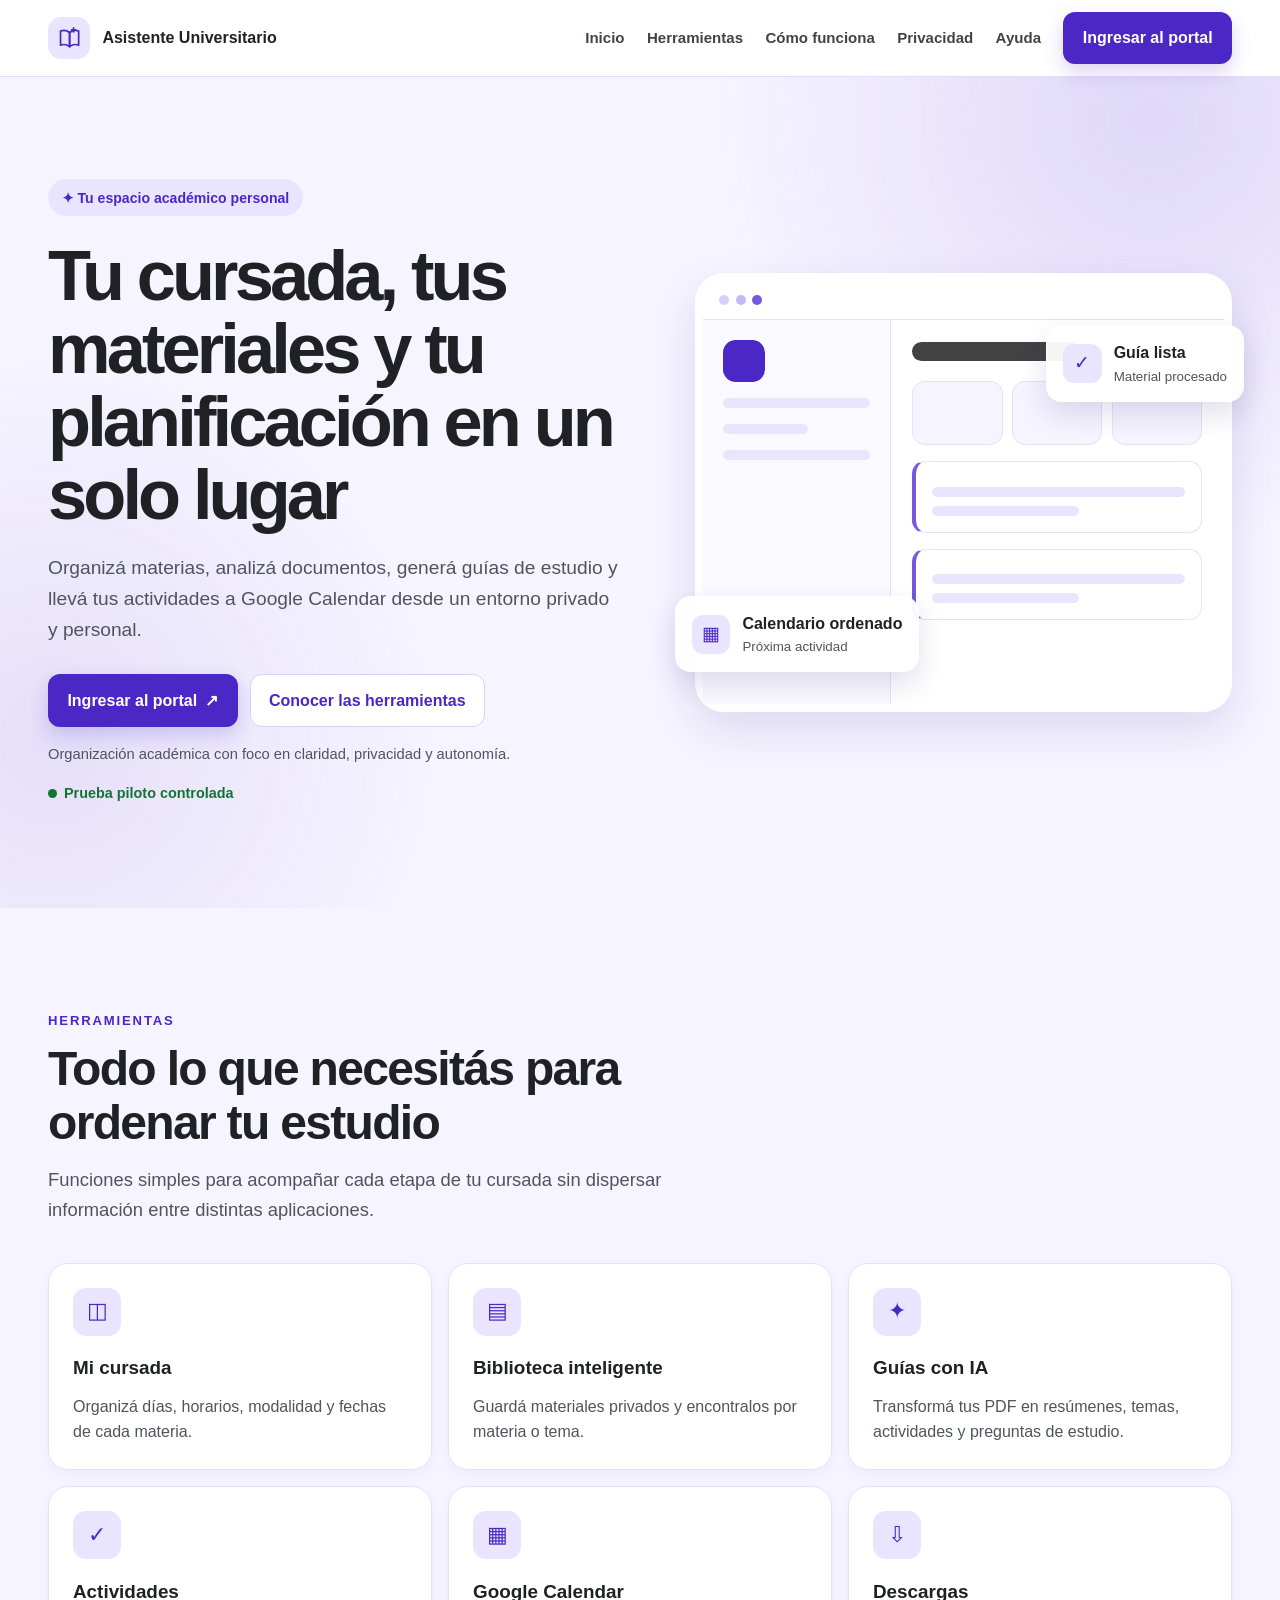
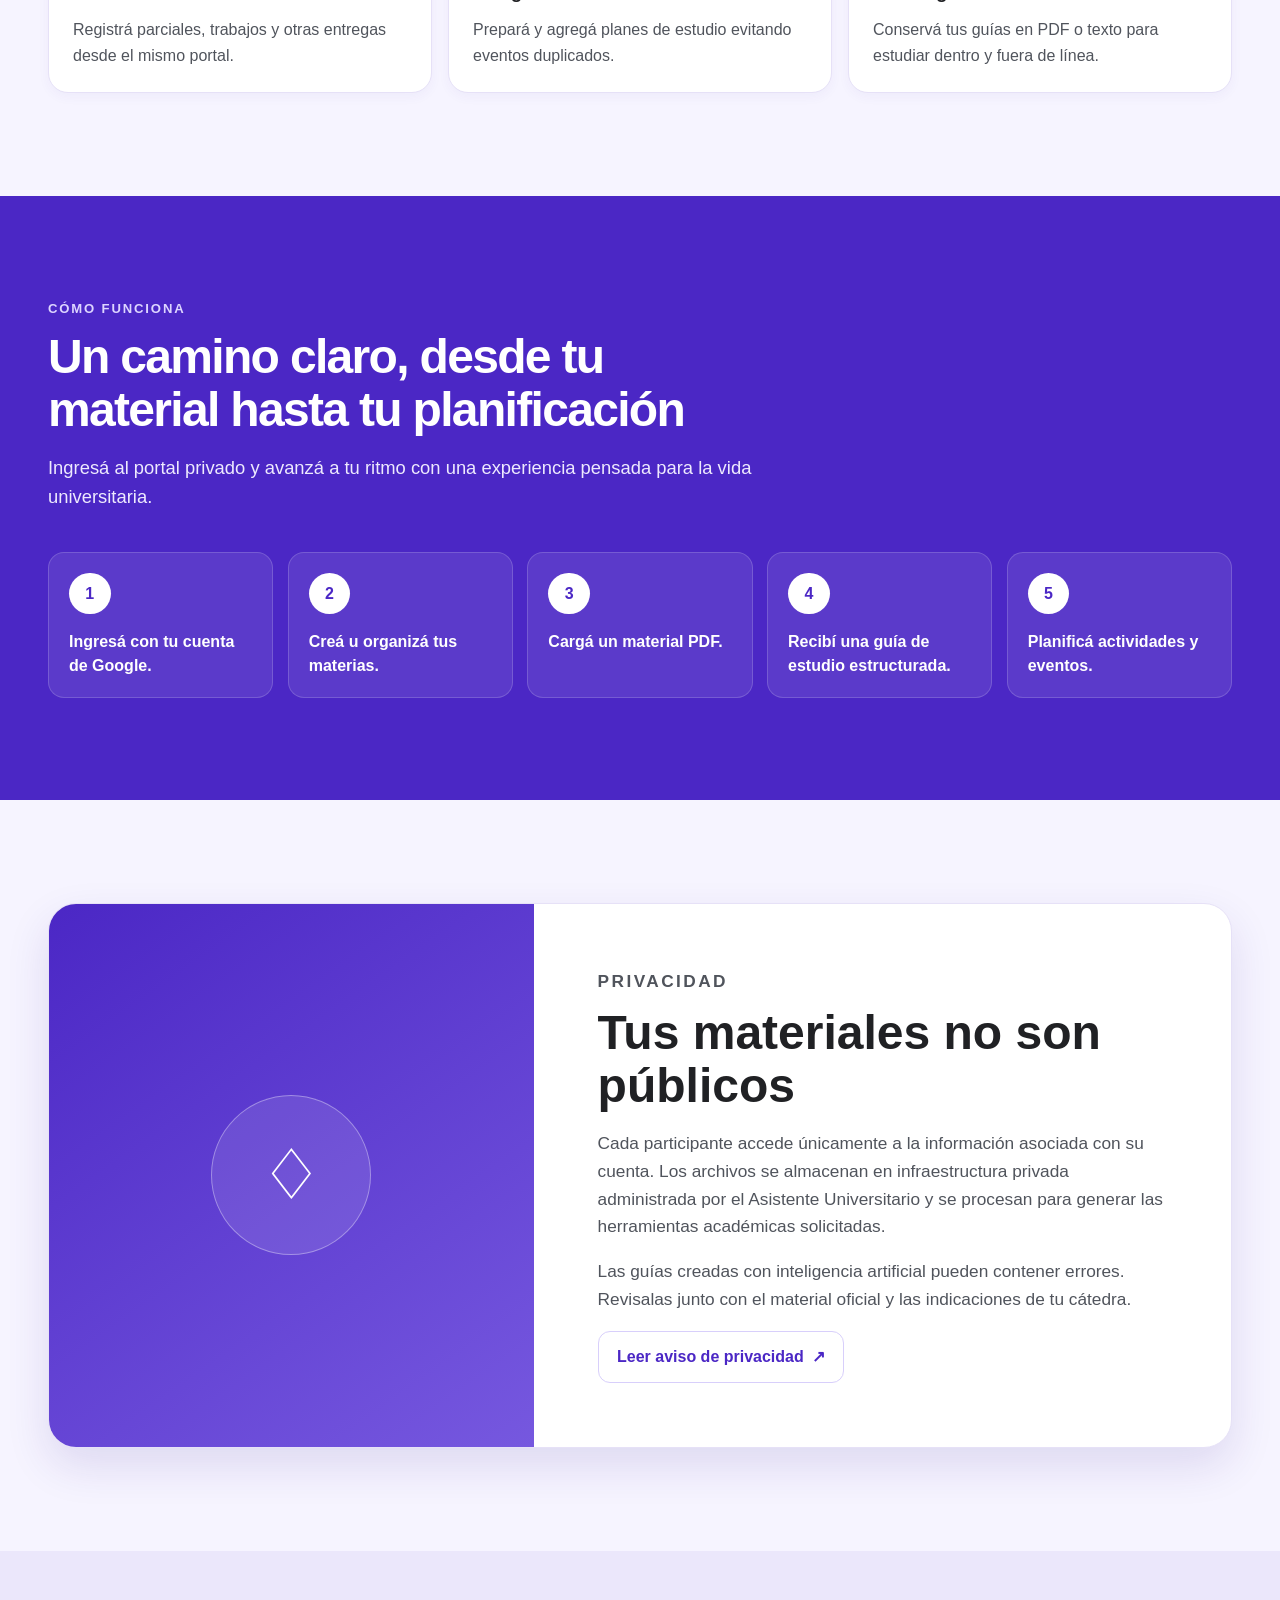
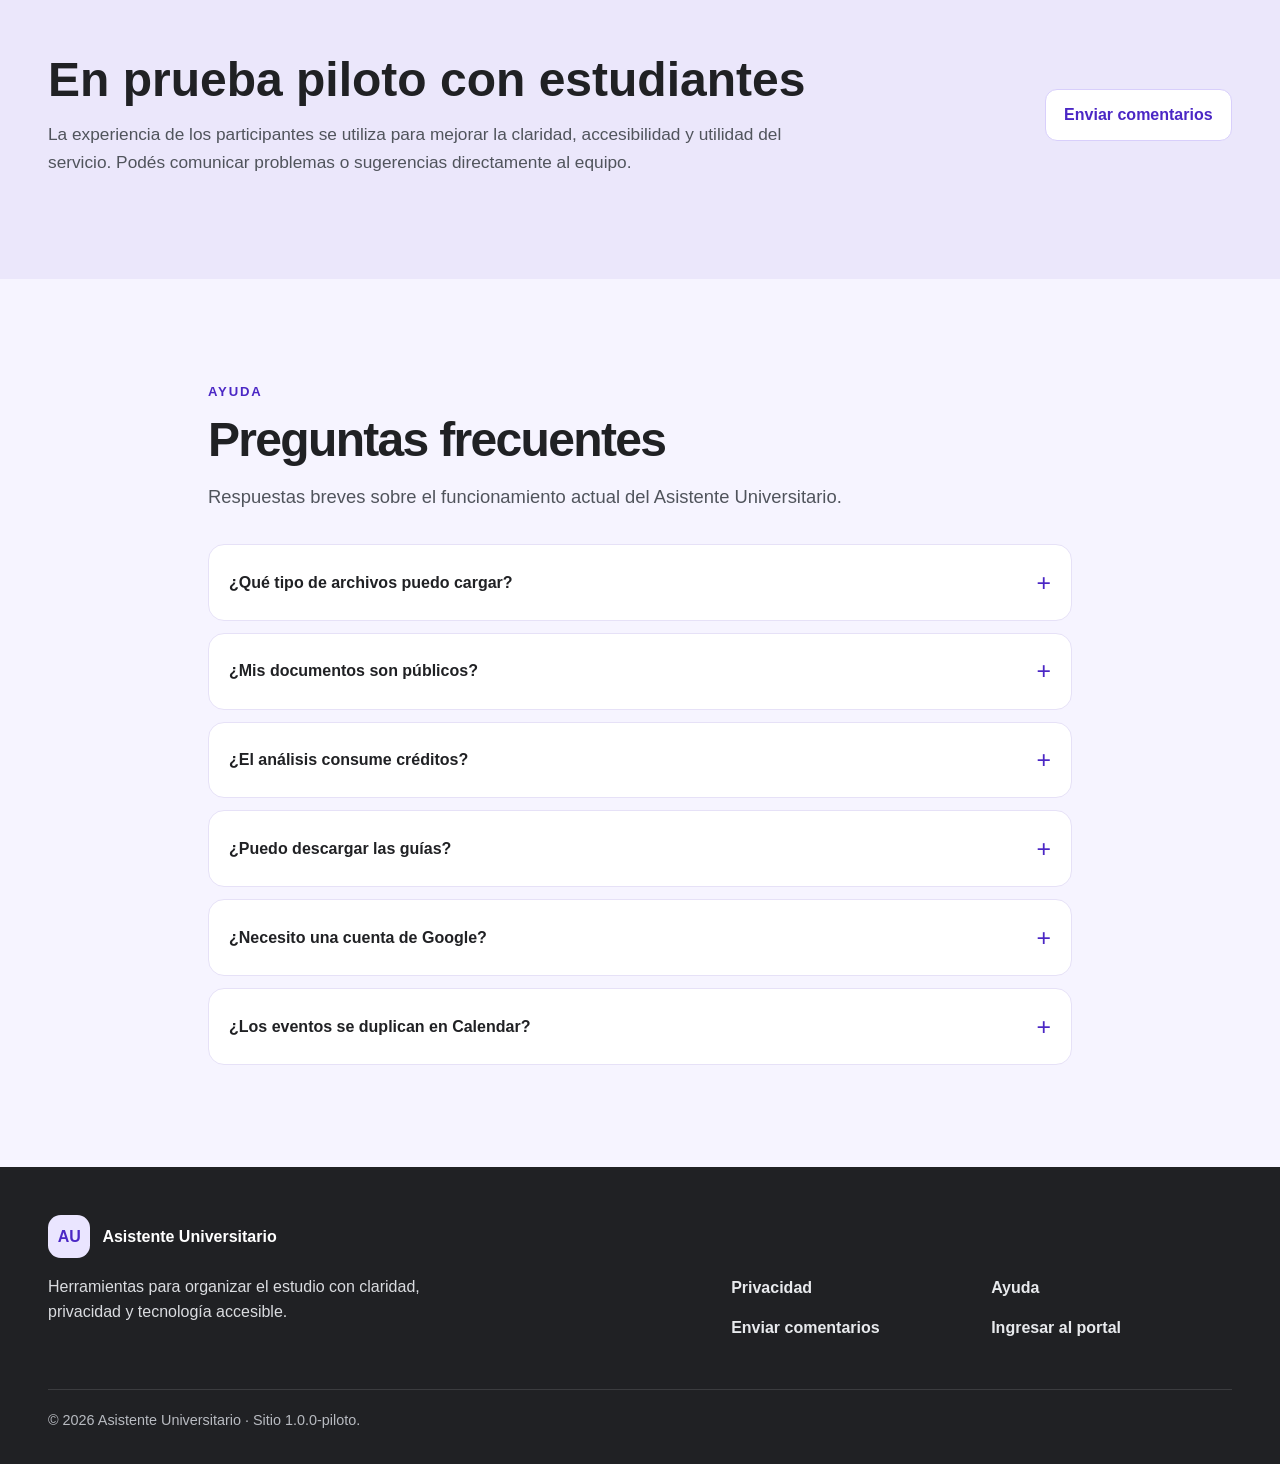
==== index.html @ 45f2968b "feat: publicar sitio inicial del piloto" ====
<!doctype html>
<html lang="es-AR">
<head>
  <meta charset="utf-8">
  <meta name="viewport" content="width=device-width, initial-scale=1">
  <meta name="description" content="Organizá tu cursada, analizá materiales académicos y planificá actividades desde un portal privado.">
  <meta name="theme-color" content="#4b27c5">
  <title>Asistente Universitario</title>
  <link rel="stylesheet" href="./styles.css">
  <script src="./config.js" defer></script>
  <script src="./app.js" defer></script>
</head>
<body>
  <a class="skip-link" href="#contenido">Saltar al contenido principal</a>

  <header class="site-header">
    <div class="container header-row">
      <a class="brand" href="#inicio" aria-label="Asistente Universitario, inicio">
        <span class="brand-mark" aria-hidden="true">
          <svg viewBox="0 0 48 48" fill="none">
            <path d="M8 12.5C13.5 10.2 18.7 10.8 24 15v25c-5.3-4.2-10.5-4.8-16-2.5v-25Z" stroke="currentColor" stroke-width="3" stroke-linejoin="round"/>
            <path d="M40 12.5C34.5 10.2 29.3 10.8 24 15v25c5.3-4.2 10.5-4.8 16-2.5v-25Z" stroke="currentColor" stroke-width="3" stroke-linejoin="round"/>
            <path d="M31 7v7M27.5 10.5h7" stroke="currentColor" stroke-width="3" stroke-linecap="round"/>
          </svg>
        </span>
        <span>Asistente Universitario</span>
      </a>

      <nav class="desktop-nav" aria-label="Navegación principal">
        <a class="nav-link" href="#inicio">Inicio</a>
        <a class="nav-link" href="#herramientas">Herramientas</a>
        <a class="nav-link" href="#como-funciona">Cómo funciona</a>
        <a class="nav-link" href="#privacidad">Privacidad</a>
        <a class="nav-link" href="#ayuda">Ayuda</a>
        <a class="button button-primary" data-site-link="portal" href="#">Ingresar al portal</a>
      </nav>

      <button id="menu-button" class="menu-button" type="button" aria-expanded="false" aria-controls="mobile-menu" aria-label="Abrir menú"></button>
    </div>
    <nav id="mobile-menu" class="mobile-nav" aria-label="Navegación móvil" hidden>
      <div class="container mobile-nav-inner">
        <a class="nav-link" href="#inicio">Inicio</a>
        <a class="nav-link" href="#herramientas">Herramientas</a>
        <a class="nav-link" href="#como-funciona">Cómo funciona</a>
        <a class="nav-link" href="#privacidad">Privacidad</a>
        <a class="nav-link" href="#ayuda">Ayuda</a>
        <a class="button button-primary" data-site-link="portal" href="#">Ingresar al portal</a>
      </div>
    </nav>
  </header>

  <main id="contenido">
    <section id="inicio" class="hero">
      <div class="container hero-grid">
        <div>
          <span class="eyebrow">✦ Tu espacio académico personal</span>
          <h1>Tu cursada, tus materiales y tu planificación en un solo lugar</h1>
          <p class="hero-copy">Organizá materias, analizá documentos, generá guías de estudio y llevá tus actividades a Google Calendar desde un entorno privado y personal.</p>
          <div class="hero-actions">
            <a class="button button-primary" data-site-link="portal" href="#">Ingresar al portal <span aria-hidden="true">↗</span></a>
            <a class="button button-secondary" href="#herramientas">Conocer las herramientas</a>
          </div>
          <p class="hero-note">Organización académica con foco en claridad, privacidad y autonomía.</p>
          <span class="pilot-pill">Prueba piloto controlada</span>
        </div>

        <div aria-label="Vista ilustrativa del portal académico">
          <div class="portal-preview">
            <div class="preview-bar" aria-hidden="true"><span class="preview-dot"></span><span class="preview-dot"></span><span class="preview-dot"></span></div>
            <div class="preview-body" aria-hidden="true">
              <div class="preview-sidebar">
                <div class="preview-logo"></div>
                <div class="preview-line"></div><div class="preview-line short"></div><div class="preview-line"></div>
              </div>
              <div class="preview-main">
                <div class="preview-title"></div>
                <div class="preview-metrics"><div class="preview-metric"></div><div class="preview-metric"></div><div class="preview-metric"></div></div>
                <div class="preview-card"><div class="preview-line"></div><div class="preview-line short"></div></div>
                <div class="preview-card"><div class="preview-line"></div><div class="preview-line short"></div></div>
              </div>
            </div>
            <div class="preview-floating top"><span class="preview-icon" aria-hidden="true">✓</span><span><strong>Guía lista</strong><small>Material procesado</small></span></div>
            <div class="preview-floating bottom"><span class="preview-icon" aria-hidden="true">▦</span><span><strong>Calendario ordenado</strong><small>Próxima actividad</small></span></div>
          </div>
        </div>
      </div>
    </section>

    <section id="herramientas" class="section">
      <div class="container">
        <p class="section-kicker">Herramientas</p>
        <h2 class="section-title">Todo lo que necesitás para ordenar tu estudio</h2>
        <p class="section-lead">Funciones simples para acompañar cada etapa de tu cursada sin dispersar información entre distintas aplicaciones.</p>

        <div class="tools-grid">
          <article class="tool-card"><span class="tool-icon" aria-hidden="true">◫</span><h3>Mi cursada</h3><p>Organizá días, horarios, modalidad y fechas de cada materia.</p></article>
          <article class="tool-card"><span class="tool-icon" aria-hidden="true">▤</span><h3>Biblioteca inteligente</h3><p>Guardá materiales privados y encontralos por materia o tema.</p></article>
          <article class="tool-card"><span class="tool-icon" aria-hidden="true">✦</span><h3>Guías con IA</h3><p>Transformá tus PDF en resúmenes, temas, actividades y preguntas de estudio.</p></article>
          <article class="tool-card"><span class="tool-icon" aria-hidden="true">✓</span><h3>Actividades</h3><p>Registrá parciales, trabajos y otras entregas desde el mismo portal.</p></article>
          <article class="tool-card"><span class="tool-icon" aria-hidden="true">▦</span><h3>Google Calendar</h3><p>Prepará y agregá planes de estudio evitando eventos duplicados.</p></article>
          <article class="tool-card"><span class="tool-icon" aria-hidden="true">⇩</span><h3>Descargas</h3><p>Conservá tus guías en PDF o texto para estudiar dentro y fuera de línea.</p></article>
        </div>
      </div>
    </section>

    <section id="como-funciona" class="section how">
      <div class="container">
        <p class="section-kicker">Cómo funciona</p>
        <h2 class="section-title">Un camino claro, desde tu material hasta tu planificación</h2>
        <p class="section-lead">Ingresá al portal privado y avanzá a tu ritmo con una experiencia pensada para la vida universitaria.</p>
        <ol class="steps">
          <li class="step"><span class="step-number">1</span><p>Ingresá con tu cuenta de Google.</p></li>
          <li class="step"><span class="step-number">2</span><p>Creá u organizá tus materias.</p></li>
          <li class="step"><span class="step-number">3</span><p>Cargá un material PDF.</p></li>
          <li class="step"><span class="step-number">4</span><p>Recibí una guía de estudio estructurada.</p></li>
          <li class="step"><span class="step-number">5</span><p>Planificá actividades y eventos.</p></li>
        </ol>
      </div>
    </section>

    <section id="privacidad" class="section">
      <div class="container privacy-panel">
        <div class="privacy-visual" aria-hidden="true"><span class="shield">♢</span></div>
        <div class="privacy-copy">
          <p class="section-kicker">Privacidad</p>
          <h2>Tus materiales no son públicos</h2>
          <p>Cada participante accede únicamente a la información asociada con su cuenta. Los archivos se almacenan en infraestructura privada administrada por el Asistente Universitario y se procesan para generar las herramientas académicas solicitadas.</p>
          <p>Las guías creadas con inteligencia artificial pueden contener errores. Revisalas junto con el material oficial y las indicaciones de tu cátedra.</p>
          <a class="button button-secondary" data-site-link="privacy" href="./privacidad.html">Leer aviso de privacidad <span aria-hidden="true">↗</span></a>
        </div>
      </div>
    </section>

    <section class="section pilot" aria-labelledby="pilot-title">
      <div class="container pilot-row">
        <div>
          <h2 id="pilot-title">En prueba piloto con estudiantes</h2>
          <p>La experiencia de los participantes se utiliza para mejorar la claridad, accesibilidad y utilidad del servicio. Podés comunicar problemas o sugerencias directamente al equipo.</p>
        </div>
        <a class="button button-secondary" data-site-link="feedback" href="#">Enviar comentarios</a>
      </div>
    </section>

    <section id="ayuda" class="section">
      <div class="container faq-wrap">
        <p class="section-kicker">Ayuda</p>
        <h2 class="section-title">Preguntas frecuentes</h2>
        <p class="section-lead">Respuestas breves sobre el funcionamiento actual del Asistente Universitario.</p>

        <div class="faq-list">
          <article class="faq-item"><button class="faq-toggle" type="button" aria-expanded="false" aria-controls="faq-1">¿Qué tipo de archivos puedo cargar?</button><div id="faq-1" class="faq-answer" hidden><p>Durante el piloto se admiten materiales académicos en PDF de hasta 10 MB, como apuntes, programas, guías y bibliografía.</p></div></article>
          <article class="faq-item"><button class="faq-toggle" type="button" aria-expanded="false" aria-controls="faq-2">¿Mis documentos son públicos?</button><div id="faq-2" class="faq-answer" hidden><p>No. Los archivos no se publican ni se comparten entre estudiantes. Se almacenan en infraestructura privada administrada por el servicio y el acceso del portal se separa por cuenta.</p></div></article>
          <article class="faq-item"><button class="faq-toggle" type="button" aria-expanded="false" aria-controls="faq-3">¿El análisis consume créditos?</button><div id="faq-3" class="faq-answer" hidden><p>Un análisis nuevo puede consumir un crédito. Cuando el sistema reconoce un material ya procesado, puede reutilizarlo sin descontar otro crédito.</p></div></article>
          <article class="faq-item"><button class="faq-toggle" type="button" aria-expanded="false" aria-controls="faq-4">¿Puedo descargar las guías?</button><div id="faq-4" class="faq-answer" hidden><p>Sí. Las guías están disponibles en PDF y texto desde la Biblioteca del portal.</p></div></article>
          <article class="faq-item"><button class="faq-toggle" type="button" aria-expanded="false" aria-controls="faq-5">¿Necesito una cuenta de Google?</button><div id="faq-5" class="faq-answer" hidden><p>Sí. El acceso se realiza con una cuenta de Google previamente habilitada para identificar y proteger el espacio personal de cada participante.</p></div></article>
          <article class="faq-item"><button class="faq-toggle" type="button" aria-expanded="false" aria-controls="faq-6">¿Los eventos se duplican en Calendar?</button><div id="faq-6" class="faq-answer" hidden><p>El conector identifica los planes ya agendados y actualiza sus eventos cuando corresponde, evitando generar copias adicionales.</p></div></article>
        </div>
      </div>
    </section>
  </main>

  <footer class="site-footer">
    <div class="container footer-grid">
      <div>
        <a class="brand" href="#inicio"><span class="brand-mark" aria-hidden="true">AU</span><span style="color:#fff">Asistente Universitario</span></a>
        <p class="footer-description">Herramientas para organizar el estudio con claridad, privacidad y tecnología accesible.</p>
      </div>
      <nav class="footer-nav" aria-label="Enlaces del pie">
        <a data-site-link="privacy" href="./privacidad.html">Privacidad</a>
        <a href="#ayuda">Ayuda</a>
        <a data-site-link="feedback" href="#">Enviar comentarios</a>
        <a data-site-link="portal" href="#">Ingresar al portal</a>
      </nav>
    </div>
    <div class="container footer-bottom">© <span data-current-year>2026</span> Asistente Universitario · Sitio <span data-site-version>piloto</span>.</div>
  </footer>
</body>
</html>
---- styles.css ----
:root {
  --violet-900: #35178f;
  --violet-800: #4b27c5;
  --violet-700: #5e3bd2;
  --violet-500: #7658df;
  --violet-200: #d8cffb;
  --violet-100: #eae5ff;
  --lavender: #f6f4ff;
  --white: #ffffff;
  --ink: #202124;
  --muted: #50545c;
  --border: #e6e1f7;
  --success: #137333;
  --shadow: 0 18px 44px rgba(52, 27, 142, 0.12);
  --radius: 1.25rem;
  --content: 74rem;
}

* { box-sizing: border-box; }
html { scroll-behavior: smooth; }
body {
  margin: 0;
  color: var(--ink);
  background: var(--lavender);
  font-family: Inter, "Segoe UI", Roboto, Helvetica, Arial, sans-serif;
  line-height: 1.6;
  -webkit-font-smoothing: antialiased;
}
body.menu-open { overflow: hidden; }
a { color: inherit; }
img, svg { display: block; max-width: 100%; }
button, input, textarea, select { font: inherit; }
[hidden] { display: none !important; }
section[id] { scroll-margin-top: 6rem; }

.skip-link {
  position: fixed;
  top: 0.75rem;
  left: 0.75rem;
  z-index: 100;
  transform: translateY(-180%);
  border-radius: 0.65rem;
  background: var(--white);
  color: var(--violet-800);
  padding: 0.75rem 1rem;
  font-weight: 800;
}
.skip-link:focus { transform: translateY(0); }

.container { width: min(calc(100% - 2rem), var(--content)); margin-inline: auto; }
.section { padding-block: clamp(4rem, 8vw, 6.5rem); }
.section-kicker {
  margin: 0 0 0.65rem;
  color: var(--violet-800);
  font-size: 0.82rem;
  font-weight: 800;
  letter-spacing: 0.14em;
  text-transform: uppercase;
}
.section-title {
  max-width: 43rem;
  margin: 0;
  font-size: clamp(2rem, 4vw, 3rem);
  line-height: 1.12;
  letter-spacing: -0.035em;
}
.section-lead {
  max-width: 44rem;
  margin: 1rem 0 0;
  color: var(--muted);
  font-size: clamp(1rem, 2vw, 1.15rem);
}

.site-header {
  position: sticky;
  top: 0;
  z-index: 50;
  border-bottom: 1px solid rgba(216, 207, 251, 0.75);
  background: rgba(255, 255, 255, 0.94);
  backdrop-filter: blur(16px);
}
.header-row { min-height: 4.75rem; display: flex; align-items: center; justify-content: space-between; gap: 1rem; }
.brand { display: inline-flex; align-items: center; gap: 0.75rem; color: var(--ink); font-weight: 800; text-decoration: none; }
.brand-mark {
  display: grid;
  width: 2.65rem;
  height: 2.65rem;
  place-items: center;
  border-radius: 0.8rem;
  background: var(--violet-100);
  color: var(--violet-800);
}
.brand-mark svg { width: 1.7rem; height: 1.7rem; }
.desktop-nav { display: flex; align-items: center; gap: 1.4rem; }
.nav-link { color: #41434a; font-size: 0.94rem; font-weight: 700; text-decoration: none; }
.nav-link:hover { color: var(--violet-800); }
.menu-button {
  display: none;
  width: 2.75rem;
  height: 2.75rem;
  border: 0;
  border-radius: 0.75rem;
  background: var(--violet-100);
  color: var(--violet-800);
  cursor: pointer;
}
.menu-button::before { content: "☰"; font-size: 1.45rem; line-height: 1; }
.menu-button[aria-expanded="true"]::before { content: "×"; font-size: 2rem; }
.mobile-nav { border-top: 1px solid var(--violet-100); background: var(--white); }
.mobile-nav-inner { display: grid; gap: 0.25rem; padding-block: 0.75rem 1rem; }
.mobile-nav .nav-link { border-radius: 0.65rem; padding: 0.75rem; }
.mobile-nav .nav-link:hover { background: var(--lavender); }

.button {
  display: inline-flex;
  min-height: 2.8rem;
  align-items: center;
  justify-content: center;
  gap: 0.5rem;
  border: 1px solid transparent;
  border-radius: 0.75rem;
  padding: 0.78rem 1.15rem;
  font-weight: 800;
  text-decoration: none;
  transition: transform 160ms ease, background-color 160ms ease, box-shadow 160ms ease;
}
.button-primary { background: var(--violet-800); color: var(--white); box-shadow: 0 8px 20px rgba(75, 39, 197, 0.2); }
.button-primary:hover { background: var(--violet-900); box-shadow: 0 12px 24px rgba(75, 39, 197, 0.26); transform: translateY(-1px); }
.button-secondary { border-color: var(--violet-200); background: var(--white); color: var(--violet-800); }
.button-secondary:hover { background: var(--violet-100); transform: translateY(-1px); }
.link-disabled { opacity: 0.55; pointer-events: none; }

.hero {
  position: relative;
  overflow: hidden;
  background:
    radial-gradient(circle at 90% 5%, rgba(118, 88, 223, 0.18), transparent 27rem),
    radial-gradient(circle at 4% 80%, rgba(75, 39, 197, 0.1), transparent 24rem),
    var(--lavender);
}
.hero-grid { display: grid; grid-template-columns: 1.03fr 0.97fr; align-items: center; gap: clamp(2.5rem, 6vw, 5rem); padding-block: clamp(4rem, 8vw, 7rem); }
.eyebrow { display: inline-flex; align-items: center; gap: 0.45rem; border-radius: 999px; background: var(--violet-100); color: var(--violet-800); padding: 0.45rem 0.85rem; font-size: 0.88rem; font-weight: 800; }
.hero h1 { max-width: 44rem; margin: 1.4rem 0 0; font-size: clamp(2.6rem, 5.7vw, 4.4rem); line-height: 1.04; letter-spacing: -0.055em; }
.hero-copy { max-width: 39rem; margin: 1.35rem 0 0; color: var(--muted); font-size: clamp(1.05rem, 2.2vw, 1.2rem); }
.hero-actions { display: flex; flex-wrap: wrap; gap: 0.75rem; margin-top: 1.8rem; }
.hero-note { margin: 1rem 0 0; color: var(--muted); font-size: 0.92rem; }
.pilot-pill { display: inline-flex; align-items: center; gap: 0.45rem; margin-top: 1rem; color: var(--success); font-size: 0.9rem; font-weight: 750; }
.pilot-pill::before { content: ""; width: 0.55rem; height: 0.55rem; border-radius: 50%; background: var(--success); }

.portal-preview { position: relative; border: 8px solid rgba(255, 255, 255, 0.9); border-radius: 1.8rem; background: var(--white); box-shadow: var(--shadow); }
.preview-bar { display: flex; align-items: center; gap: 0.42rem; border-bottom: 1px solid var(--border); padding: 0.9rem 1rem; }
.preview-dot { width: 0.62rem; height: 0.62rem; border-radius: 50%; background: var(--violet-200); }
.preview-dot:nth-child(2) { background: #c7b9f6; }
.preview-dot:nth-child(3) { background: var(--violet-500); }
.preview-body { display: grid; grid-template-columns: 0.72fr 1.28fr; min-height: 24rem; }
.preview-sidebar { border-right: 1px solid var(--border); background: #faf9ff; padding: 1.25rem; }
.preview-logo { width: 2.6rem; height: 2.6rem; border-radius: 0.8rem; background: var(--violet-800); }
.preview-line { height: 0.62rem; border-radius: 999px; background: var(--violet-100); margin-top: 1rem; }
.preview-line.short { width: 58%; }
.preview-main { padding: 1.35rem; }
.preview-title { width: 58%; height: 1.2rem; border-radius: 999px; background: var(--ink); opacity: 0.85; }
.preview-metrics { display: grid; grid-template-columns: repeat(3, 1fr); gap: 0.6rem; margin-top: 1.25rem; }
.preview-metric { min-height: 4rem; border: 1px solid var(--border); border-radius: 0.8rem; background: var(--lavender); }
.preview-card { margin-top: 1rem; border: 1px solid var(--border); border-left: 4px solid var(--violet-500); border-radius: 0.8rem; padding: 1rem; }
.preview-card .preview-line { margin-top: 0.55rem; }
.preview-floating {
  position: absolute;
  display: flex;
  align-items: center;
  gap: 0.75rem;
  border: 1px solid rgba(255, 255, 255, 0.9);
  border-radius: 1rem;
  background: rgba(255, 255, 255, 0.95);
  box-shadow: 0 12px 28px rgba(45, 28, 111, 0.14);
  padding: 0.85rem 1rem;
}
.preview-floating strong, .preview-floating small { display: block; }
.preview-floating small { color: var(--muted); }
.preview-floating.top { top: 2.8rem; right: -1.25rem; }
.preview-floating.bottom { bottom: 2rem; left: -1.75rem; }
.preview-icon { display: grid; width: 2.4rem; height: 2.4rem; place-items: center; border-radius: 0.7rem; background: var(--violet-100); color: var(--violet-800); font-size: 1.2rem; }

.tools-grid { display: grid; grid-template-columns: repeat(3, 1fr); gap: 1rem; margin-top: 2.4rem; }
.tool-card { border: 1px solid var(--border); border-radius: var(--radius); background: var(--white); padding: 1.5rem; box-shadow: 0 4px 12px rgba(65, 42, 151, 0.045); transition: transform 180ms ease, box-shadow 180ms ease, border-color 180ms ease; }
.tool-card:hover { border-color: #cfc3f9; box-shadow: 0 14px 28px rgba(65, 42, 151, 0.1); transform: translateY(-3px); }
.tool-icon { display: grid; width: 3rem; height: 3rem; place-items: center; border-radius: 0.8rem; background: var(--violet-100); color: var(--violet-800); font-size: 1.35rem; }
.tool-card h3 { margin: 1.1rem 0 0; font-size: 1.18rem; }
.tool-card p { margin: 0.65rem 0 0; color: var(--muted); }

.how { background: var(--violet-800); color: var(--white); }
.how .section-kicker { color: #ddd5ff; }
.how .section-lead { color: #eeeafe; }
.steps { display: grid; grid-template-columns: repeat(5, 1fr); gap: 0.9rem; margin: 2.5rem 0 0; padding: 0; list-style: none; }
.step { border: 1px solid rgba(255, 255, 255, 0.17); border-radius: 1rem; background: rgba(255, 255, 255, 0.09); padding: 1.25rem; }
.step-number { display: grid; width: 2.6rem; height: 2.6rem; place-items: center; border-radius: 50%; background: var(--white); color: var(--violet-800); font-weight: 900; }
.step p { margin: 1rem 0 0; font-weight: 750; line-height: 1.45; }

.privacy-panel { display: grid; grid-template-columns: 0.82fr 1.18fr; overflow: hidden; border: 1px solid var(--border); border-radius: 1.75rem; background: var(--white); box-shadow: var(--shadow); }
.privacy-visual { display: grid; min-height: 22rem; place-items: center; background: linear-gradient(145deg, var(--violet-800), var(--violet-500)); color: var(--white); }
.shield { display: grid; width: 10rem; height: 10rem; place-items: center; border: 1px solid rgba(255, 255, 255, 0.35); border-radius: 50%; background: rgba(255, 255, 255, 0.1); font-size: 4.4rem; }
.privacy-copy { padding: clamp(2rem, 5vw, 4rem); }
.privacy-copy h2 { margin: 0.6rem 0 0; font-size: clamp(2rem, 4vw, 3rem); line-height: 1.12; }
.privacy-copy p { color: var(--muted); font-size: 1.08rem; }

.pilot { background: #ebe7fb; }
.pilot-row { display: grid; grid-template-columns: 1fr auto; align-items: center; gap: 2rem; }
.pilot-row h2 { margin: 0; font-size: clamp(2rem, 4vw, 3rem); line-height: 1.12; }
.pilot-row p { max-width: 48rem; margin: 0.9rem 0 0; color: var(--muted); font-size: 1.08rem; }

.faq-wrap { max-width: 54rem; }
.faq-list { display: grid; gap: 0.75rem; margin-top: 2rem; }
.faq-item { overflow: hidden; border: 1px solid var(--border); border-radius: 1rem; background: var(--white); }
.faq-toggle { display: flex; width: 100%; min-height: 4.25rem; align-items: center; justify-content: space-between; gap: 1rem; border: 0; background: transparent; color: var(--ink); padding: 1.1rem 1.25rem; text-align: left; font-weight: 800; cursor: pointer; }
.faq-toggle:hover { background: #fbfaff; }
.faq-toggle::after { content: "+"; color: var(--violet-800); font-size: 1.55rem; font-weight: 500; transition: transform 160ms ease; }
.faq-toggle[aria-expanded="true"]::after { transform: rotate(45deg); }
.faq-answer { padding: 0 1.25rem 1.25rem; color: var(--muted); }
.faq-answer p { margin: 0; }

.site-footer { background: var(--ink); color: var(--white); }
.footer-grid { display: grid; grid-template-columns: 1.3fr 1fr; gap: 2rem; padding-block: 3rem; }
.footer-description { max-width: 28rem; color: #dadce0; }
.footer-nav { display: grid; grid-template-columns: repeat(2, minmax(0, 1fr)); align-content: end; gap: 0.9rem 1.2rem; }
.footer-nav a { color: #e8eaed; font-weight: 700; text-decoration: none; }
.footer-nav a:hover { color: var(--white); text-decoration: underline; }
.footer-bottom { border-top: 1px solid rgba(255, 255, 255, 0.12); padding-block: 1.2rem 2rem; color: #b8bbc1; font-size: 0.9rem; }

.legal-main { background: var(--lavender); }
.legal-hero { padding-block: 4rem 2rem; }
.legal-hero h1 { max-width: 48rem; margin: 0; font-size: clamp(2.5rem, 6vw, 4rem); line-height: 1.06; letter-spacing: -0.045em; }
.legal-hero p { max-width: 46rem; color: var(--muted); font-size: 1.1rem; }
.legal-card { max-width: 54rem; margin-bottom: 5rem; border: 1px solid var(--border); border-radius: 1.25rem; background: var(--white); padding: clamp(1.5rem, 4vw, 3rem); box-shadow: var(--shadow); }
.legal-card h2 { margin: 2.2rem 0 0.65rem; color: var(--violet-900); font-size: 1.35rem; }
.legal-card h2:first-child { margin-top: 0; }
.legal-card p, .legal-card li { color: #3f434a; }
.legal-card ul { padding-left: 1.25rem; }
.notice { border-left: 4px solid var(--violet-500); border-radius: 0.5rem; background: var(--lavender); padding: 1rem; }

:focus-visible { outline: 3px solid var(--violet-500); outline-offset: 3px; }

@media (max-width: 900px) {
  .desktop-nav { display: none; }
  .menu-button { display: grid; place-items: center; }
  .hero-grid, .privacy-panel, .footer-grid { grid-template-columns: 1fr; }
  .hero-grid { padding-top: 3.2rem; }
  .tools-grid { grid-template-columns: repeat(2, 1fr); }
  .steps { grid-template-columns: repeat(2, 1fr); }
  .preview-floating.top { right: -0.5rem; }
  .preview-floating.bottom { left: -0.5rem; }
}

@media (max-width: 620px) {
  .container { width: min(calc(100% - 1.25rem), var(--content)); }
  .brand span:last-child { font-size: 0.93rem; }
  .hero-actions, .hero-actions .button { width: 100%; }
  .tools-grid, .steps, .pilot-row { grid-template-columns: 1fr; }
  .pilot-row .button { width: 100%; }
  .preview-body { min-height: 18rem; }
  .preview-sidebar { padding: 0.75rem; }
  .preview-main { padding: 0.85rem; }
  .preview-floating { position: static; margin: 0.75rem; }
  .portal-preview { border-width: 5px; }
  .privacy-visual { min-height: 15rem; }
  .footer-nav { grid-template-columns: 1fr; }
}

@media (prefers-reduced-motion: reduce) {
  html { scroll-behavior: auto; }
  *, *::before, *::after { animation-duration: 0.01ms !important; animation-iteration-count: 1 !important; transition-duration: 0.01ms !important; }
}
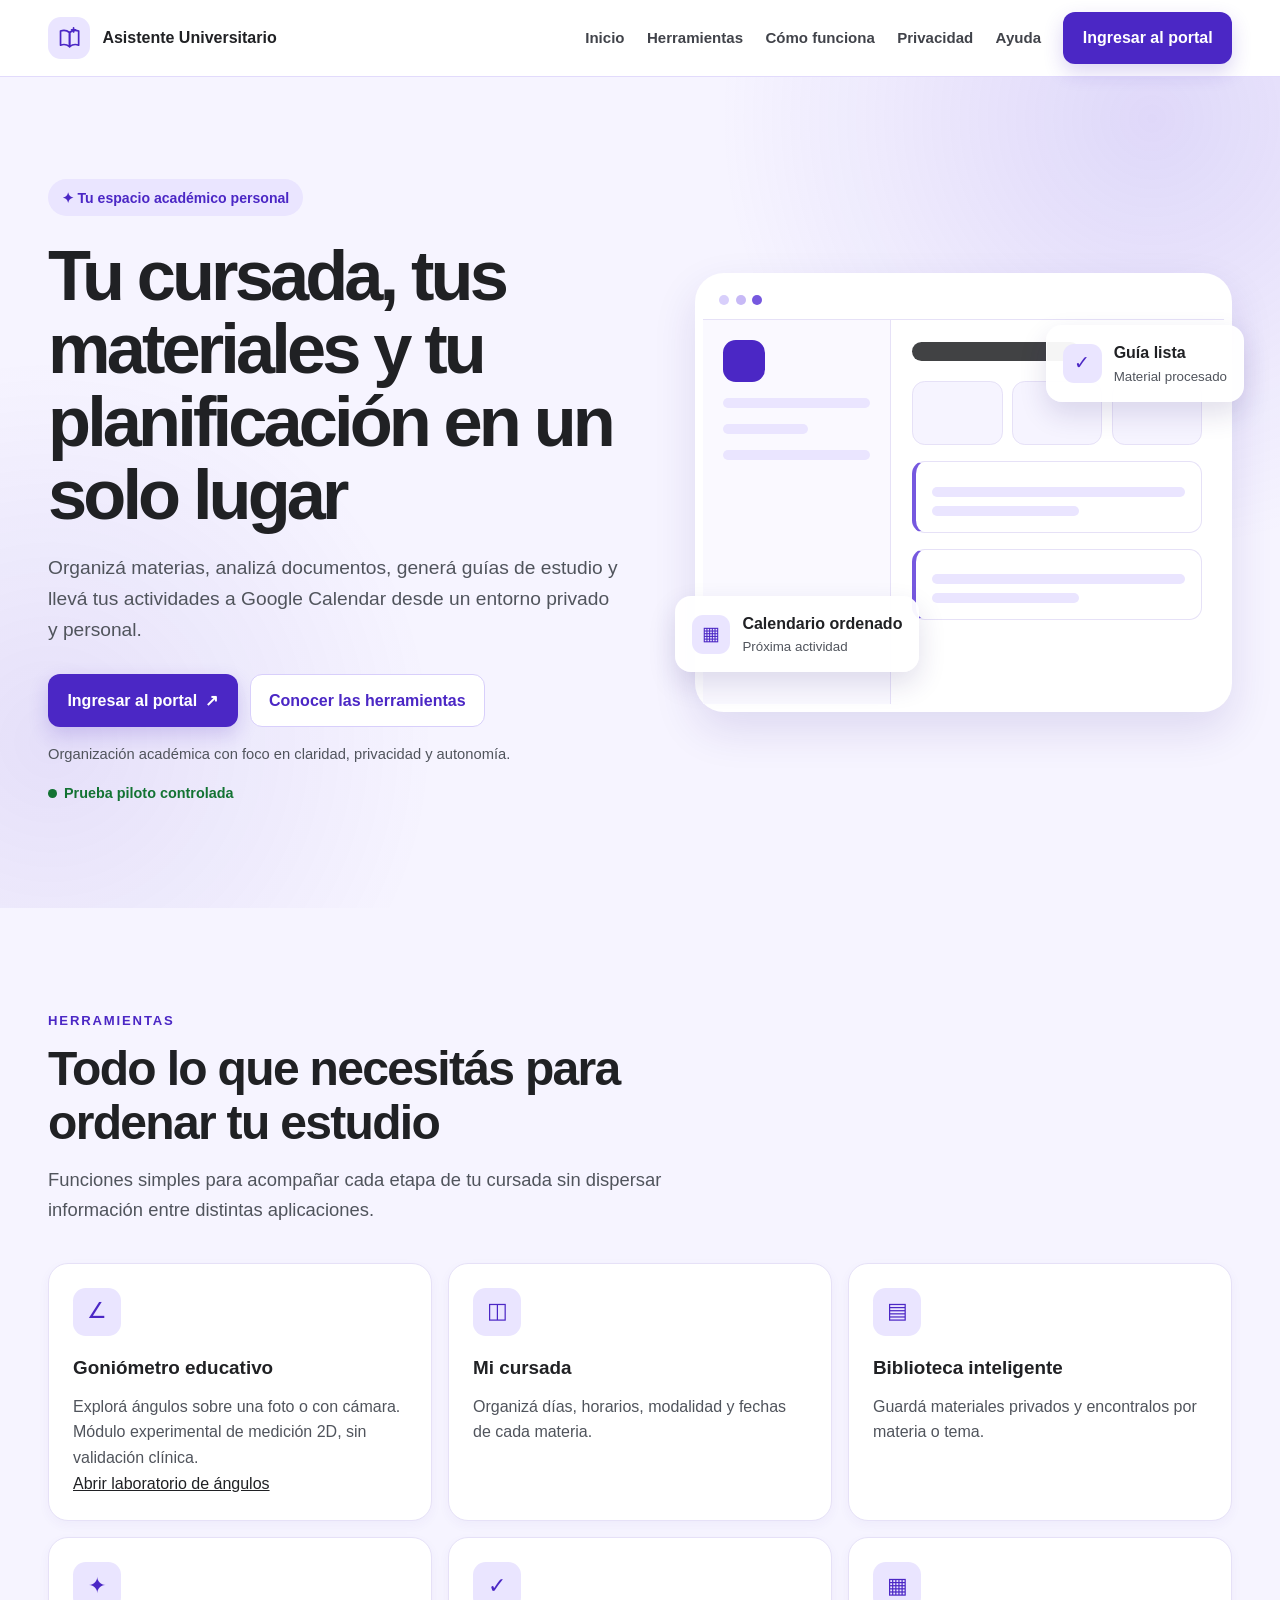
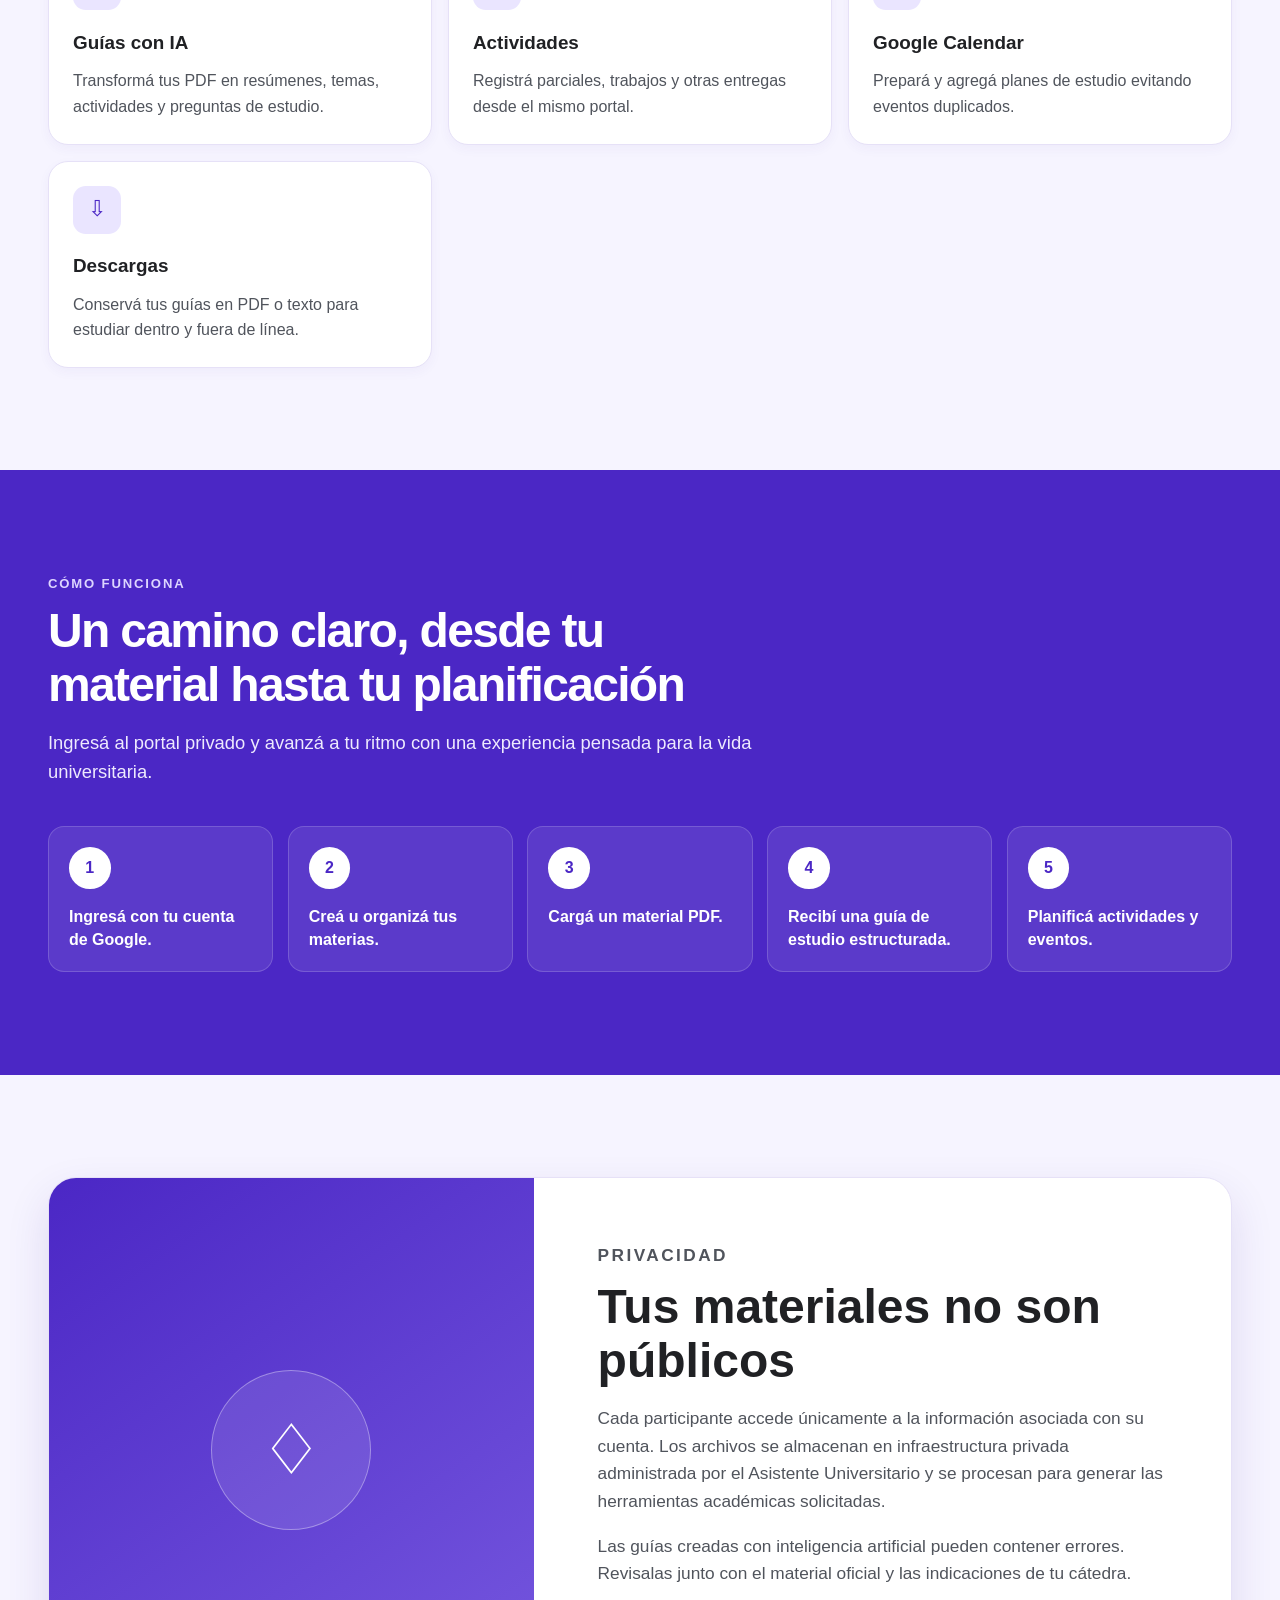
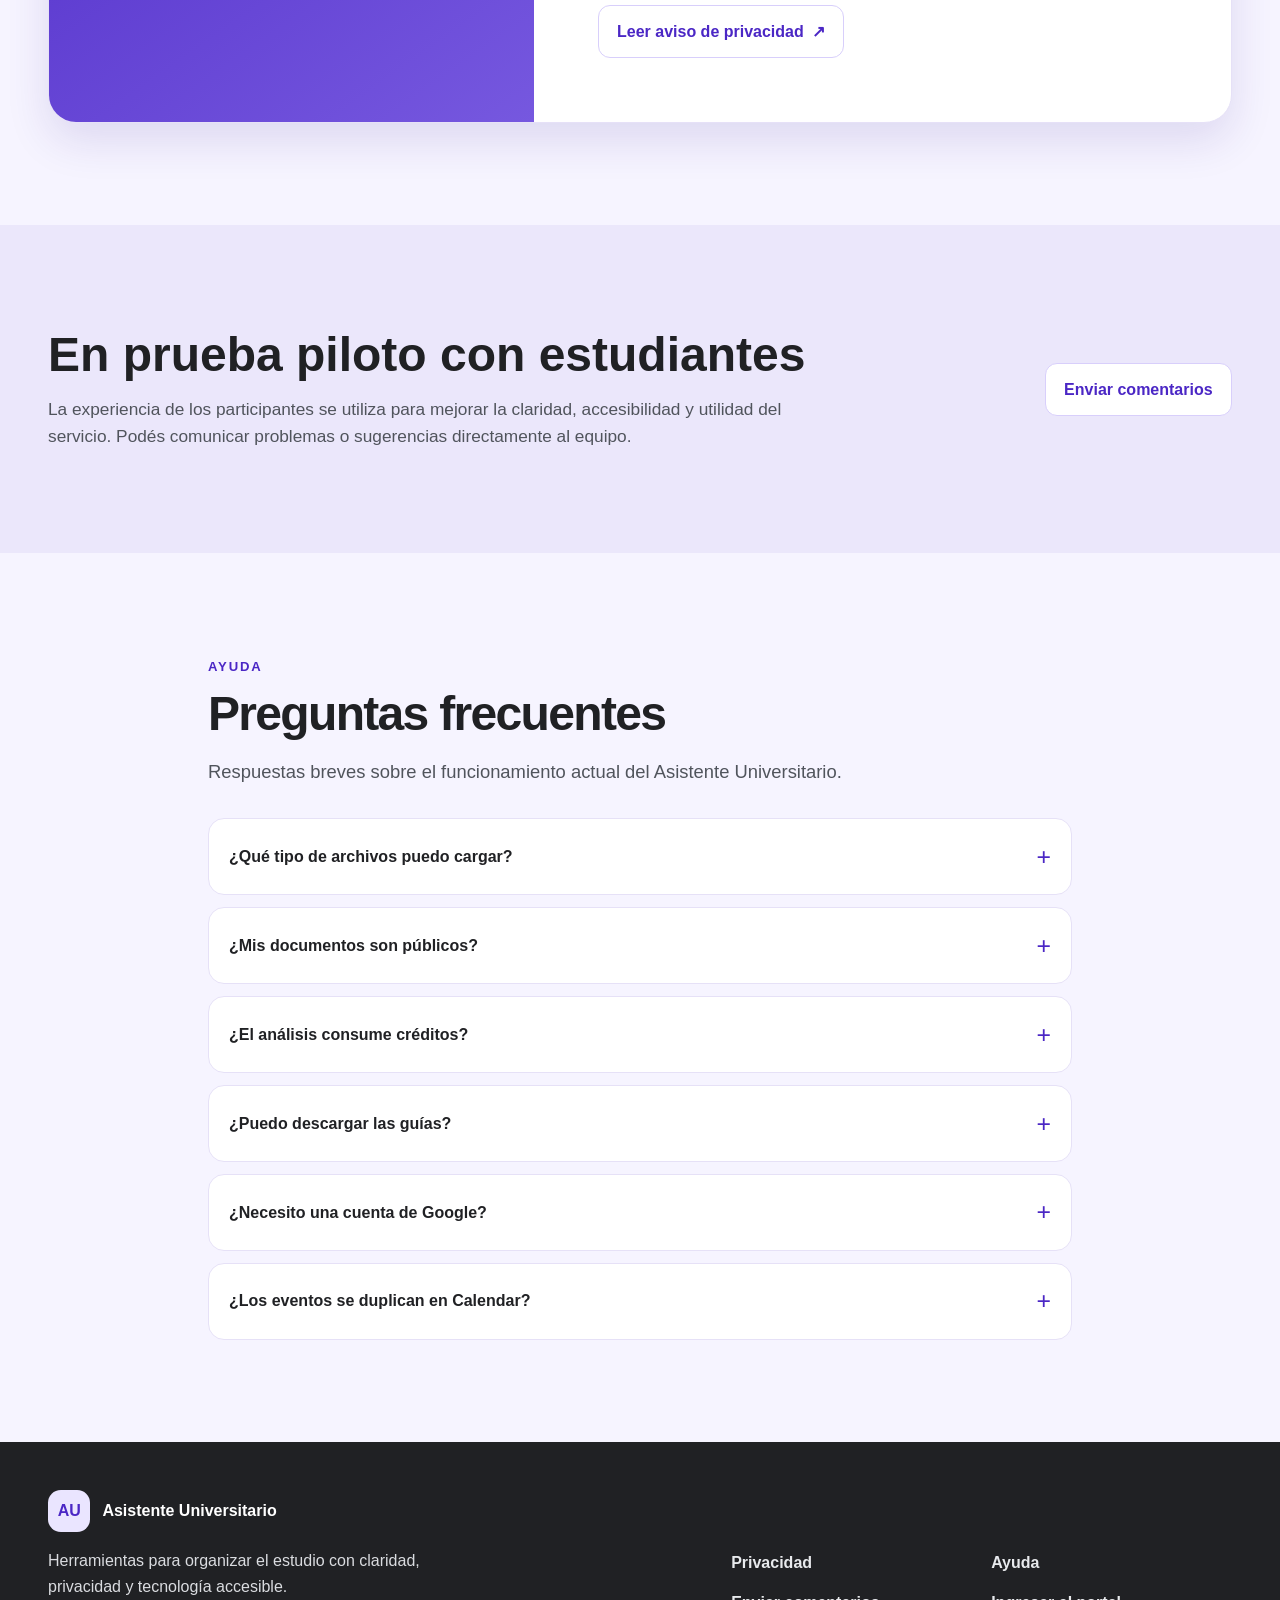
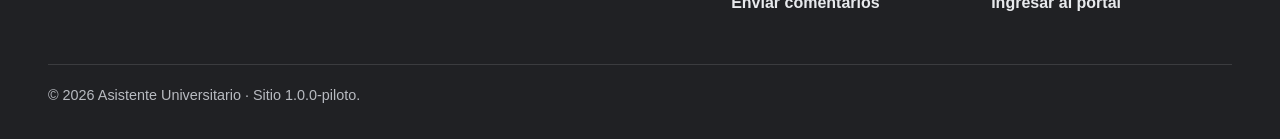
==== commit baafbb37: "feat: enlazar laboratorio educativo de ángulos" ====
--- a/index.html
+++ b/index.html
@@ -93,6 +93,7 @@
         <p class="section-lead">Funciones simples para acompañar cada etapa de tu cursada sin dispersar información entre distintas aplicaciones.</p>
 
         <div class="tools-grid">
+          <article class="tool-card"><span class="tool-icon" aria-hidden="true">∠</span><h3>Goniómetro educativo</h3><p>Explorá ángulos sobre una foto o con cámara. Módulo experimental de medición 2D, sin validación clínica.</p><a href="./goniometro/">Abrir laboratorio de ángulos</a></article>
           <article class="tool-card"><span class="tool-icon" aria-hidden="true">◫</span><h3>Mi cursada</h3><p>Organizá días, horarios, modalidad y fechas de cada materia.</p></article>
           <article class="tool-card"><span class="tool-icon" aria-hidden="true">▤</span><h3>Biblioteca inteligente</h3><p>Guardá materiales privados y encontralos por materia o tema.</p></article>
           <article class="tool-card"><span class="tool-icon" aria-hidden="true">✦</span><h3>Guías con IA</h3><p>Transformá tus PDF en resúmenes, temas, actividades y preguntas de estudio.</p></article>
